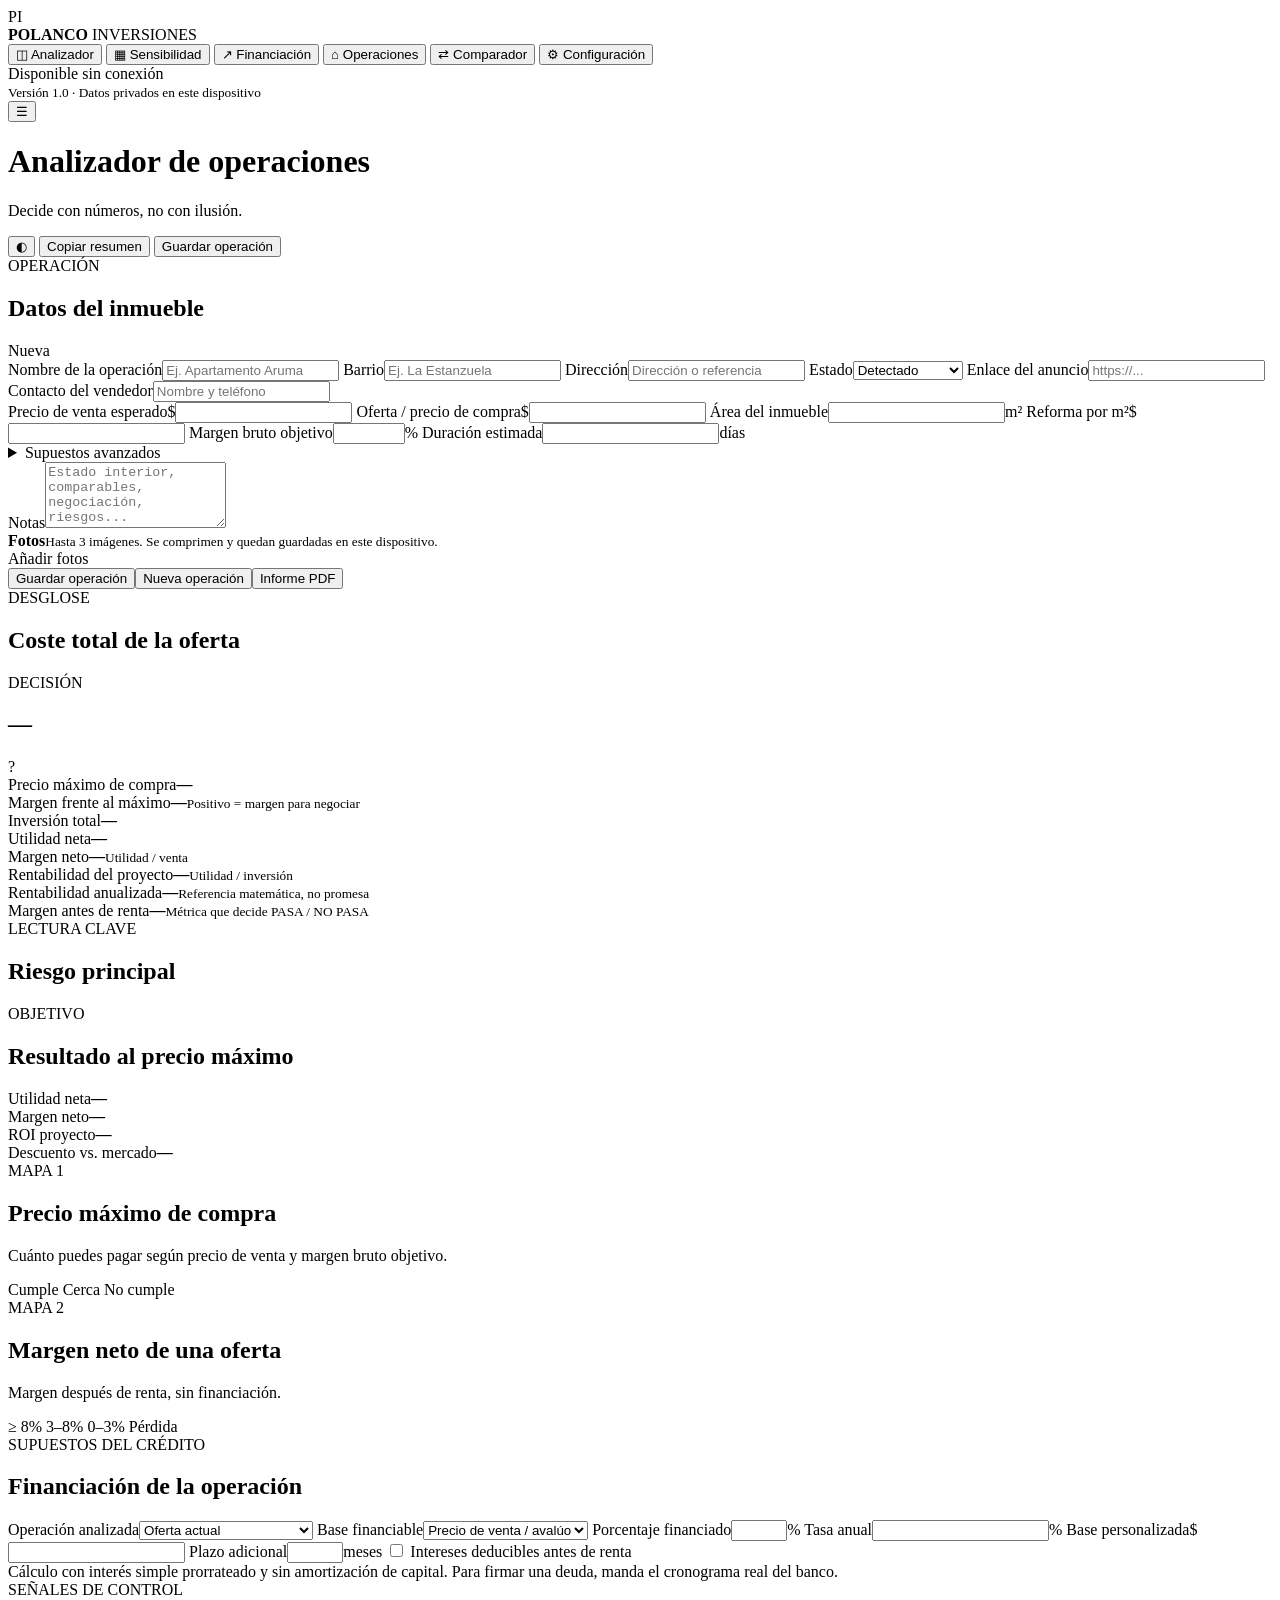
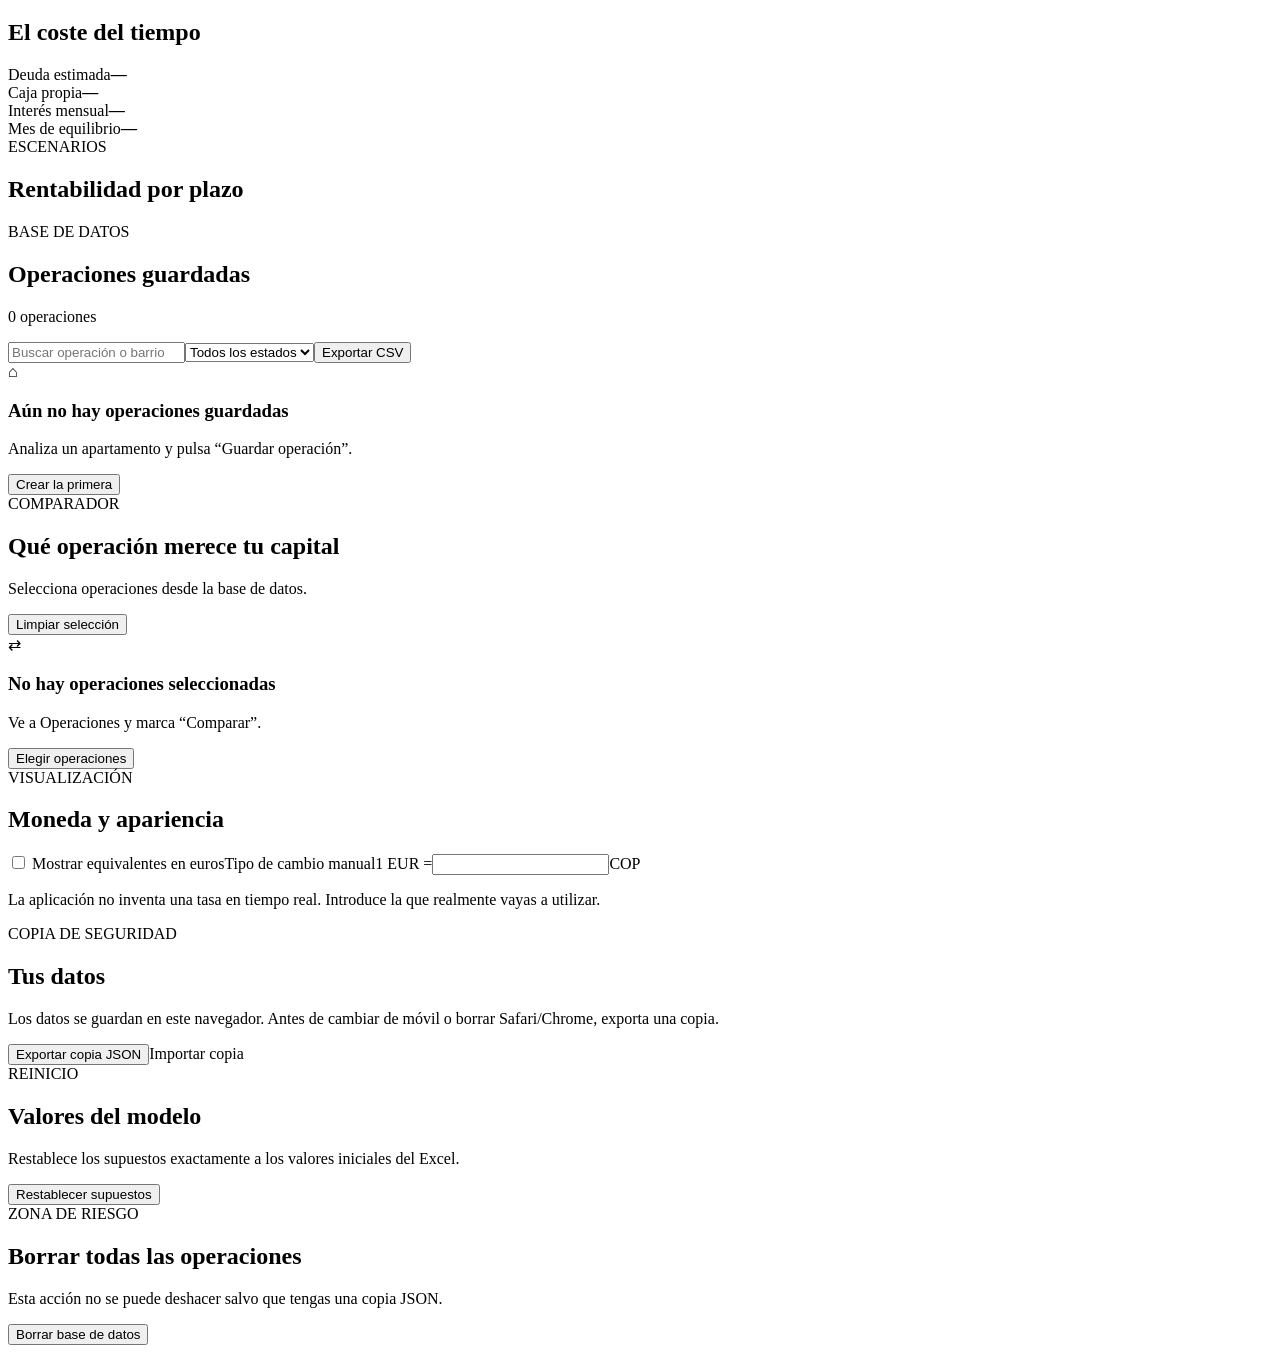
==== index.html @ 7f27b3e1 "Añadir interfaz de la aplicación" ====
<!doctype html>
<html lang="es">
<head>
  <meta charset="utf-8">
  <meta name="viewport" content="width=device-width,initial-scale=1,viewport-fit=cover">
  <meta name="theme-color" content="#173a63">
  <meta name="description" content="Herramienta de análisis y gestión de operaciones de flipping inmobiliario.">
  <title>Polanco · Flipping</title>
  <link rel="manifest" href="manifest.webmanifest">
  <link rel="icon" href="icon.svg" type="image/svg+xml">
  <link rel="stylesheet" href="css/styles.css">
</head>
<body>
  <div id="app-shell">
    <aside class="sidebar" id="sidebar">
      <div class="brand">
        <div class="brand-mark">PI</div>
        <div>
          <strong>POLANCO</strong>
          <span>INVERSIONES</span>
        </div>
      </div>

      <nav class="main-nav" aria-label="Navegación principal">
        <button class="nav-btn active" data-view="dashboard"><span>◫</span> Analizador</button>
        <button class="nav-btn" data-view="sensitivity"><span>▦</span> Sensibilidad</button>
        <button class="nav-btn" data-view="finance"><span>↗</span> Financiación</button>
        <button class="nav-btn" data-view="operations"><span>⌂</span> Operaciones</button>
        <button class="nav-btn" data-view="compare"><span>⇄</span> Comparador</button>
        <button class="nav-btn" data-view="settings"><span>⚙</span> Configuración</button>
      </nav>

      <div class="sidebar-bottom">
        <div class="connection"><span id="online-dot"></span><span id="online-label">Disponible sin conexión</span></div>
        <button class="ghost-btn full" id="install-btn" hidden>Instalar aplicación</button>
        <small>Versión 1.0 · Datos privados en este dispositivo</small>
      </div>
    </aside>

    <main class="main">
      <header class="topbar">
        <button class="mobile-menu" id="mobile-menu" aria-label="Abrir menú">☰</button>
        <div>
          <h1 id="page-title">Analizador de operaciones</h1>
          <p id="page-subtitle">Decide con números, no con ilusión.</p>
        </div>
        <div class="top-actions">
          <button class="icon-btn" id="theme-btn" title="Cambiar tema">◐</button>
          <button class="secondary-btn" id="copy-summary-btn">Copiar resumen</button>
          <button class="primary-btn" id="save-top-btn">Guardar operación</button>
        </div>
      </header>

      <div class="content">
        <section class="view active" data-view-panel="dashboard">
          <div class="dashboard-grid">
            <div class="stack">
              <article class="card">
                <div class="card-head">
                  <div><span class="eyebrow">OPERACIÓN</span><h2>Datos del inmueble</h2></div>
                  <span class="pill" id="edit-mode-pill">Nueva</span>
                </div>

                <div class="form-grid two">
                  <label>Nombre de la operación<input id="projectName" type="text" placeholder="Ej. Apartamento Aruma"></label>
                  <label>Barrio<input id="neighborhood" type="text" placeholder="Ej. La Estanzuela"></label>
                  <label>Dirección<input id="address" type="text" placeholder="Dirección o referencia"></label>
                  <label>Estado<select id="status"><option>Detectado</option><option>Contactado</option><option>Visitado</option><option>Oferta enviada</option><option>Negociación</option><option>Comprado</option><option>Reforma</option><option>En venta</option><option>Vendido</option><option>Descartado</option></select></label>
                  <label>Enlace del anuncio<input id="listingUrl" type="url" placeholder="https://..."></label>
                  <label>Contacto del vendedor<input id="contact" type="text" placeholder="Nombre y teléfono"></label>
                </div>

                <div class="section-line"></div>

                <div class="form-grid two main-inputs">
                  <label class="money-field">Precio de venta esperado<span class="input-wrap"><span>$</span><input id="salePrice" type="number" min="0" step="1000000"></span></label>
                  <label class="money-field">Oferta / precio de compra<span class="input-wrap featured"><span>$</span><input id="purchasePrice" type="number" min="0" step="1000000"></span></label>
                  <label>Área del inmueble<span class="input-wrap"><input id="area" type="number" min="0" step="0.1"><span>m²</span></span></label>
                  <label class="money-field">Reforma por m²<span class="input-wrap"><span>$</span><input id="renovationPerSqm" type="number" min="0" step="50000"></span></label>
                  <label>Margen bruto objetivo<span class="input-wrap"><input id="targetMargin" type="number" min="0" max="100" step="0.5"><span>%</span></span></label>
                  <label>Duración estimada<span class="input-wrap"><input id="durationDays" type="number" min="1" step="1"><span>días</span></span></label>
                </div>

                <details class="advanced">
                  <summary>Supuestos avanzados</summary>
                  <div class="form-grid three">
                    <label>Comisión de venta<span class="input-wrap"><input id="commissionPct" type="number" min="0" step="0.1"><span>%</span></span></label>
                    <label>IVA comisión<span class="input-wrap"><input id="vatPct" type="number" min="0" step="0.1"><span>%</span></span></label>
                    <label class="check-label"><input id="includeVat" type="checkbox"> Incluir IVA como coste</label>
                    <label>Gastos de venta<span class="input-wrap"><input id="saleCostsPct" type="number" min="0" step="0.1"><span>%</span></span></label>
                    <label>Gastos de compra<span class="input-wrap"><input id="purchaseCostsPct" type="number" min="0" step="0.1"><span>%</span></span></label>
                    <label>Impuesto de renta<span class="input-wrap"><input id="incomeTaxPct" type="number" min="0" step="0.1"><span>%</span></span></label>
                    <label>ICA sobre ingresos<span class="input-wrap"><input id="icaPct" type="number" min="0" step="0.1"><span>%</span></span></label>
                    <label>Sobretasa bomberil<span class="input-wrap"><input id="fireSurchargePct" type="number" min="0" step="0.1"><span>% ICA</span></span></label>
                    <label class="money-field">Costes fijos<span class="input-wrap"><span>$</span><input id="fixedCosts" type="number" min="0" step="100000"></span></label>
                    <label class="money-field">Contingencia<span class="input-wrap"><span>$</span><input id="contingency" type="number" min="0" step="100000"></span></label>
                    <label class="money-field">Intereses manuales<span class="input-wrap"><span>$</span><input id="manualInterest" type="number" min="0" step="100000"></span></label>
                    <label class="money-field">Otros impuestos / tasas<span class="input-wrap"><span>$</span><input id="otherTaxes" type="number" min="0" step="100000"></span></label>
                    <label class="money-field">Valor mercado obra gris<span class="input-wrap"><span>$</span><input id="marketValueGray" type="number" min="0" step="1000000"></span></label>
                  </div>
                </details>

                <label>Notas<textarea id="notes" rows="4" placeholder="Estado interior, comparables, negociación, riesgos..."></textarea></label>
                <div class="photo-zone"><div><strong>Fotos</strong><small>Hasta 3 imágenes. Se comprimen y quedan guardadas en este dispositivo.</small></div><label class="secondary-btn file-btn">Añadir fotos<input id="photos" type="file" accept="image/*" multiple hidden></label></div>
                <div class="photo-preview" id="photo-preview"></div>
                <div class="button-row"><button class="primary-btn" id="save-operation-btn">Guardar operación</button><button class="secondary-btn" id="new-operation-btn">Nueva operación</button><button class="secondary-btn" id="print-btn">Informe PDF</button></div>
              </article>

              <article class="card"><div class="card-head"><div><span class="eyebrow">DESGLOSE</span><h2>Coste total de la oferta</h2></div></div><div class="breakdown" id="breakdown"></div></article>
            </div>

            <div class="stack sticky-results">
              <article class="decision-card" id="decision-card"><div><span class="eyebrow">DECISIÓN</span><h2 id="decision-value">—</h2><p id="decision-caption"></p></div><div class="decision-icon" id="decision-icon">?</div></article>
              <div class="kpi-grid">
                <article class="kpi important"><span>Precio máximo de compra</span><strong id="kpi-max-purchase">—</strong><small id="kpi-max-purchase-eur"></small></article>
                <article class="kpi"><span>Margen frente al máximo</span><strong id="kpi-room">—</strong><small>Positivo = margen para negociar</small></article>
                <article class="kpi"><span>Inversión total</span><strong id="kpi-total-cost">—</strong><small id="kpi-total-cost-eur"></small></article>
                <article class="kpi"><span>Utilidad neta</span><strong id="kpi-net-profit">—</strong><small id="kpi-net-profit-eur"></small></article>
                <article class="kpi"><span>Margen neto</span><strong id="kpi-net-margin">—</strong><small>Utilidad / venta</small></article>
                <article class="kpi"><span>Rentabilidad del proyecto</span><strong id="kpi-roi">—</strong><small>Utilidad / inversión</small></article>
                <article class="kpi"><span>Rentabilidad anualizada</span><strong id="kpi-annualized">—</strong><small>Referencia matemática, no promesa</small></article>
                <article class="kpi"><span>Margen antes de renta</span><strong id="kpi-gross-margin">—</strong><small>Métrica que decide PASA / NO PASA</small></article>
              </div>
              <article class="card risk-card"><div class="card-head compact"><div><span class="eyebrow">LECTURA CLAVE</span><h2>Riesgo principal</h2></div></div><p id="risk-text"></p><div class="stress-row" id="stress-row"></div></article>
              <article class="card"><div class="card-head compact"><div><span class="eyebrow">OBJETIVO</span><h2>Resultado al precio máximo</h2></div></div><div class="mini-grid"><div><span>Utilidad neta</span><strong id="target-net-profit">—</strong></div><div><span>Margen neto</span><strong id="target-net-margin">—</strong></div><div><span>ROI proyecto</span><strong id="target-roi">—</strong></div><div><span>Descuento vs. mercado</span><strong id="target-discount">—</strong></div></div></article>
            </div>
          </div>
        </section>

        <section class="view" data-view-panel="sensitivity"><div class="page-grid">
          <article class="card full-card"><div class="card-head"><div><span class="eyebrow">MAPA 1</span><h2>Precio máximo de compra</h2><p>Cuánto puedes pagar según precio de venta y margen bruto objetivo.</p></div><div class="legend"><span class="green"></span>Cumple <span class="yellow"></span>Cerca <span class="red"></span>No cumple</div></div><div class="table-scroll" id="max-purchase-map"></div></article>
          <article class="card full-card"><div class="card-head"><div><span class="eyebrow">MAPA 2</span><h2>Margen neto de una oferta</h2><p>Margen después de renta, sin financiación.</p></div><div class="legend"><span class="green"></span>≥ 8% <span class="yellow"></span>3–8% <span class="orange"></span>0–3% <span class="red"></span>Pérdida</div></div><div class="table-scroll" id="net-margin-map"></div></article>
        </div></section>

        <section class="view" data-view-panel="finance"><div class="page-grid finance-grid">
          <article class="card"><div class="card-head"><div><span class="eyebrow">SUPUESTOS DEL CRÉDITO</span><h2>Financiación de la operación</h2></div></div><div class="form-grid two">
            <label>Operación analizada<select id="financeMode"><option value="actual">Oferta actual</option><option value="target">Compra al precio máximo</option></select></label>
            <label>Base financiable<select id="financeBase"><option value="sale">Precio de venta / avalúo</option><option value="purchase">Precio de compra</option><option value="cashCost">Coste total de caja</option><option value="custom">Base personalizada</option></select></label>
            <label>Porcentaje financiado<span class="input-wrap"><input id="financePct" type="number" min="0" max="100" step="1"><span>%</span></span></label>
            <label>Tasa anual<span class="input-wrap"><input id="annualRate" type="number" min="0" step="0.1"><span>%</span></span></label>
            <label class="money-field">Base personalizada<span class="input-wrap"><span>$</span><input id="customFinanceBase" type="number" min="0" step="1000000"></span></label>
            <label>Plazo adicional<span class="input-wrap"><input id="customMonths" type="number" min="1" max="120" step="1"><span>meses</span></span></label>
            <label class="check-label"><input id="interestDeductible" type="checkbox"> Intereses deducibles antes de renta</label>
          </div><div class="notice">Cálculo con interés simple prorrateado y sin amortización de capital. Para firmar una deuda, manda el cronograma real del banco.</div></article>
          <article class="card finance-summary"><div class="card-head"><div><span class="eyebrow">SEÑALES DE CONTROL</span><h2>El coste del tiempo</h2></div></div><div class="mini-grid"><div><span>Deuda estimada</span><strong id="finance-debt">—</strong></div><div><span>Caja propia</span><strong id="finance-own-cash">—</strong></div><div><span>Interés mensual</span><strong id="finance-monthly-interest">—</strong></div><div><span>Mes de equilibrio</span><strong id="finance-break-even">—</strong></div></div></article>
          <article class="card full-card"><div class="card-head"><div><span class="eyebrow">ESCENARIOS</span><h2>Rentabilidad por plazo</h2></div></div><div class="finance-chart" id="finance-chart"></div><div class="table-scroll" id="finance-table"></div></article>
        </div></section>

        <section class="view" data-view-panel="operations"><div class="page-grid"><article class="card full-card">
          <div class="card-head operations-head"><div><span class="eyebrow">BASE DE DATOS</span><h2>Operaciones guardadas</h2><p id="operations-count">0 operaciones</p></div><div class="toolbar"><input id="operations-search" type="search" placeholder="Buscar operación o barrio"><select id="operations-filter"><option value="">Todos los estados</option></select><button class="secondary-btn" id="export-csv-btn">Exportar CSV</button></div></div>
          <div class="pipeline" id="pipeline"></div><div class="operation-list" id="operation-list"></div><div class="empty-state" id="operations-empty"><div>⌂</div><h3>Aún no hay operaciones guardadas</h3><p>Analiza un apartamento y pulsa “Guardar operación”.</p><button class="primary-btn" data-go-dashboard>Crear la primera</button></div>
        </article></div></section>

        <section class="view" data-view-panel="compare"><div class="page-grid"><article class="card full-card"><div class="card-head"><div><span class="eyebrow">COMPARADOR</span><h2>Qué operación merece tu capital</h2><p>Selecciona operaciones desde la base de datos.</p></div><button class="secondary-btn" id="clear-compare-btn">Limpiar selección</button></div><div id="compare-recommendation"></div><div class="table-scroll" id="compare-table"></div><div class="empty-state" id="compare-empty"><div>⇄</div><h3>No hay operaciones seleccionadas</h3><p>Ve a Operaciones y marca “Comparar”.</p><button class="primary-btn" data-go-operations>Elegir operaciones</button></div></article></div></section>

        <section class="view" data-view-panel="settings"><div class="settings-grid">
          <article class="card"><div class="card-head"><div><span class="eyebrow">VISUALIZACIÓN</span><h2>Moneda y apariencia</h2></div></div><div class="form-grid"><label class="check-label"><input id="showEur" type="checkbox"> Mostrar equivalentes en euros</label><label>Tipo de cambio manual<span class="input-wrap"><span>1 EUR =</span><input id="fxCopPerEur" type="number" min="1" step="1"><span>COP</span></span></label><p class="muted">La aplicación no inventa una tasa en tiempo real. Introduce la que realmente vayas a utilizar.</p></div></article>
          <article class="card"><div class="card-head"><div><span class="eyebrow">COPIA DE SEGURIDAD</span><h2>Tus datos</h2></div></div><p>Los datos se guardan en este navegador. Antes de cambiar de móvil o borrar Safari/Chrome, exporta una copia.</p><div class="button-row"><button class="primary-btn" id="export-backup-btn">Exportar copia JSON</button><label class="secondary-btn file-btn">Importar copia<input id="import-backup-input" type="file" accept=".json,application/json" hidden></label></div></article>
          <article class="card"><div class="card-head"><div><span class="eyebrow">REINICIO</span><h2>Valores del modelo</h2></div></div><p>Restablece los supuestos exactamente a los valores iniciales del Excel.</p><button class="secondary-btn" id="reset-assumptions-btn">Restablecer supuestos</button></article>
          <article class="card danger-zone"><div class="card-head"><div><span class="eyebrow">ZONA DE RIESGO</span><h2>Borrar todas las operaciones</h2></div></div><p>Esta acción no se puede deshacer salvo que tengas una copia JSON.</p><button class="danger-btn" id="delete-all-btn">Borrar base de datos</button></article>
        </div></section>
      </div>
    </main>
  </div>
  <div class="toast" id="toast" role="status"></div>
  <script src="js/logic.js"></script>
  <script src="js/app.js"></script>
</body>
</html>
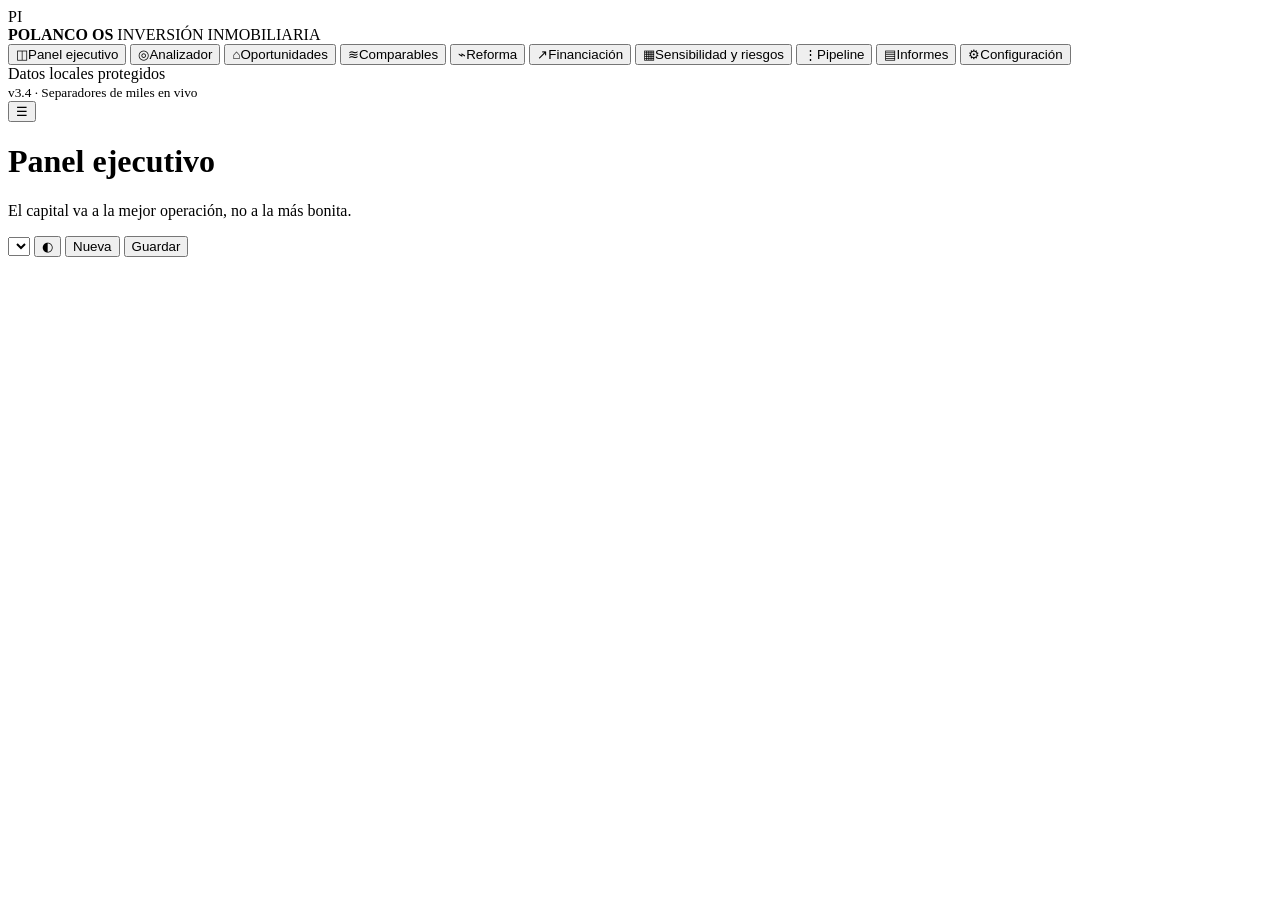
==== commit 35a0ebb8: "Restaurar Polanco OS y activar separadores de miles en vivo" ====
--- a/index.html
+++ b/index.html
@@ -2,168 +2,90 @@
 <html lang="es">
 <head>
   <meta charset="utf-8">
-  <meta name="viewport" content="width=device-width,initial-scale=1,viewport-fit=cover">
-  <meta name="theme-color" content="#173a63">
-  <meta name="description" content="Herramienta de análisis y gestión de operaciones de flipping inmobiliario.">
-  <title>Polanco · Flipping</title>
-  <link rel="manifest" href="manifest.webmanifest">
+  <meta name="viewport" content="width=device-width, initial-scale=1, viewport-fit=cover">
+  <meta name="theme-color" content="#173A63">
+  <meta name="description" content="Polanco OS Deal Lab: sistema de análisis y gestión de operaciones de flipping inmobiliario.">
+  <title>Polanco OS · Deal Lab</title>
+  <link rel="manifest" href="manifest.webmanifest?v=340">
   <link rel="icon" href="icon.svg" type="image/svg+xml">
-  <link rel="stylesheet" href="css/styles.css">
+  <link rel="apple-touch-icon" href="icon.svg">
+  <link rel="stylesheet" href="styles.css?v=340">
+  <link rel="stylesheet" href="mobile.css?v=340">
+  <link rel="stylesheet" href="deal-prices.css?v=340">
+  <script>
+    (function(){
+      const version='polanco-ui-340';
+      if(localStorage.getItem('polanco-ui-version')!==version){
+        if('caches' in window){caches.keys().then(keys=>Promise.all(keys.map(key=>caches.delete(key))));}
+        if('serviceWorker' in navigator){navigator.serviceWorker.getRegistrations().then(regs=>regs.forEach(reg=>reg.update()));}
+        localStorage.setItem('polanco-ui-version',version);
+      }
+    })();
+  </script>
 </head>
 <body>
-  <div id="app-shell">
+  <div class="app-shell">
     <aside class="sidebar" id="sidebar">
       <div class="brand">
-        <div class="brand-mark">PI</div>
+        <div class="brand-icon">PI</div>
         <div>
-          <strong>POLANCO</strong>
-          <span>INVERSIONES</span>
+          <strong>POLANCO OS</strong>
+          <span>INVERSIÓN INMOBILIARIA</span>
         </div>
       </div>
 
-      <nav class="main-nav" aria-label="Navegación principal">
-        <button class="nav-btn active" data-view="dashboard"><span>◫</span> Analizador</button>
-        <button class="nav-btn" data-view="sensitivity"><span>▦</span> Sensibilidad</button>
-        <button class="nav-btn" data-view="finance"><span>↗</span> Financiación</button>
-        <button class="nav-btn" data-view="operations"><span>⌂</span> Operaciones</button>
-        <button class="nav-btn" data-view="compare"><span>⇄</span> Comparador</button>
-        <button class="nav-btn" data-view="settings"><span>⚙</span> Configuración</button>
+      <nav class="nav" aria-label="Navegación principal">
+        <button class="nav-item active" data-view="dashboard"><span>◫</span>Panel ejecutivo</button>
+        <button class="nav-item" data-view="analyzer"><span>◎</span>Analizador</button>
+        <button class="nav-item" data-view="opportunities"><span>⌂</span>Oportunidades</button>
+        <button class="nav-item" data-view="comparables"><span>≋</span>Comparables</button>
+        <button class="nav-item" data-view="renovation"><span>⌁</span>Reforma</button>
+        <button class="nav-item" data-view="finance"><span>↗</span>Financiación</button>
+        <button class="nav-item" data-view="risk"><span>▦</span>Sensibilidad y riesgos</button>
+        <button class="nav-item" data-view="pipeline"><span>⋮</span>Pipeline</button>
+        <button class="nav-item" data-view="reports"><span>▤</span>Informes</button>
+        <button class="nav-item" data-view="settings"><span>⚙</span>Configuración</button>
       </nav>
 
-      <div class="sidebar-bottom">
-        <div class="connection"><span id="online-dot"></span><span id="online-label">Disponible sin conexión</span></div>
-        <button class="ghost-btn full" id="install-btn" hidden>Instalar aplicación</button>
-        <small>Versión 1.0 · Datos privados en este dispositivo</small>
+      <div class="sidebar-footer">
+        <div class="connection"><span id="connection-dot"></span><span id="connection-label">Datos locales protegidos</span></div>
+        <button class="ghost-btn full" id="install-app" hidden>Instalar aplicación</button>
+        <small>v3.4 · Separadores de miles en vivo</small>
       </div>
     </aside>
 
     <main class="main">
       <header class="topbar">
-        <button class="mobile-menu" id="mobile-menu" aria-label="Abrir menú">☰</button>
-        <div>
-          <h1 id="page-title">Analizador de operaciones</h1>
-          <p id="page-subtitle">Decide con números, no con ilusión.</p>
+        <button class="menu-btn" id="menu-btn" aria-label="Abrir menú">☰</button>
+        <div class="title-block">
+          <h1 id="page-title">Panel ejecutivo</h1>
+          <p id="page-subtitle">El capital va a la mejor operación, no a la más bonita.</p>
         </div>
-        <div class="top-actions">
-          <button class="icon-btn" id="theme-btn" title="Cambiar tema">◐</button>
-          <button class="secondary-btn" id="copy-summary-btn">Copiar resumen</button>
-          <button class="primary-btn" id="save-top-btn">Guardar operación</button>
+        <div class="context-actions">
+          <select id="current-operation" aria-label="Operación activa"></select>
+          <button class="icon-btn" id="theme-toggle" title="Cambiar tema">◐</button>
+          <button class="secondary-btn" id="new-operation">Nueva</button>
+          <button class="primary-btn" id="save-operation">Guardar</button>
         </div>
       </header>
 
-      <div class="content">
-        <section class="view active" data-view-panel="dashboard">
-          <div class="dashboard-grid">
-            <div class="stack">
-              <article class="card">
-                <div class="card-head">
-                  <div><span class="eyebrow">OPERACIÓN</span><h2>Datos del inmueble</h2></div>
-                  <span class="pill" id="edit-mode-pill">Nueva</span>
-                </div>
-
-                <div class="form-grid two">
-                  <label>Nombre de la operación<input id="projectName" type="text" placeholder="Ej. Apartamento Aruma"></label>
-                  <label>Barrio<input id="neighborhood" type="text" placeholder="Ej. La Estanzuela"></label>
-                  <label>Dirección<input id="address" type="text" placeholder="Dirección o referencia"></label>
-                  <label>Estado<select id="status"><option>Detectado</option><option>Contactado</option><option>Visitado</option><option>Oferta enviada</option><option>Negociación</option><option>Comprado</option><option>Reforma</option><option>En venta</option><option>Vendido</option><option>Descartado</option></select></label>
-                  <label>Enlace del anuncio<input id="listingUrl" type="url" placeholder="https://..."></label>
-                  <label>Contacto del vendedor<input id="contact" type="text" placeholder="Nombre y teléfono"></label>
-                </div>
-
-                <div class="section-line"></div>
-
-                <div class="form-grid two main-inputs">
-                  <label class="money-field">Precio de venta esperado<span class="input-wrap"><span>$</span><input id="salePrice" type="number" min="0" step="1000000"></span></label>
-                  <label class="money-field">Oferta / precio de compra<span class="input-wrap featured"><span>$</span><input id="purchasePrice" type="number" min="0" step="1000000"></span></label>
-                  <label>Área del inmueble<span class="input-wrap"><input id="area" type="number" min="0" step="0.1"><span>m²</span></span></label>
-                  <label class="money-field">Reforma por m²<span class="input-wrap"><span>$</span><input id="renovationPerSqm" type="number" min="0" step="50000"></span></label>
-                  <label>Margen bruto objetivo<span class="input-wrap"><input id="targetMargin" type="number" min="0" max="100" step="0.5"><span>%</span></span></label>
-                  <label>Duración estimada<span class="input-wrap"><input id="durationDays" type="number" min="1" step="1"><span>días</span></span></label>
-                </div>
-
-                <details class="advanced">
-                  <summary>Supuestos avanzados</summary>
-                  <div class="form-grid three">
-                    <label>Comisión de venta<span class="input-wrap"><input id="commissionPct" type="number" min="0" step="0.1"><span>%</span></span></label>
-                    <label>IVA comisión<span class="input-wrap"><input id="vatPct" type="number" min="0" step="0.1"><span>%</span></span></label>
-                    <label class="check-label"><input id="includeVat" type="checkbox"> Incluir IVA como coste</label>
-                    <label>Gastos de venta<span class="input-wrap"><input id="saleCostsPct" type="number" min="0" step="0.1"><span>%</span></span></label>
-                    <label>Gastos de compra<span class="input-wrap"><input id="purchaseCostsPct" type="number" min="0" step="0.1"><span>%</span></span></label>
-                    <label>Impuesto de renta<span class="input-wrap"><input id="incomeTaxPct" type="number" min="0" step="0.1"><span>%</span></span></label>
-                    <label>ICA sobre ingresos<span class="input-wrap"><input id="icaPct" type="number" min="0" step="0.1"><span>%</span></span></label>
-                    <label>Sobretasa bomberil<span class="input-wrap"><input id="fireSurchargePct" type="number" min="0" step="0.1"><span>% ICA</span></span></label>
-                    <label class="money-field">Costes fijos<span class="input-wrap"><span>$</span><input id="fixedCosts" type="number" min="0" step="100000"></span></label>
-                    <label class="money-field">Contingencia<span class="input-wrap"><span>$</span><input id="contingency" type="number" min="0" step="100000"></span></label>
-                    <label class="money-field">Intereses manuales<span class="input-wrap"><span>$</span><input id="manualInterest" type="number" min="0" step="100000"></span></label>
-                    <label class="money-field">Otros impuestos / tasas<span class="input-wrap"><span>$</span><input id="otherTaxes" type="number" min="0" step="100000"></span></label>
-                    <label class="money-field">Valor mercado obra gris<span class="input-wrap"><span>$</span><input id="marketValueGray" type="number" min="0" step="1000000"></span></label>
-                  </div>
-                </details>
-
-                <label>Notas<textarea id="notes" rows="4" placeholder="Estado interior, comparables, negociación, riesgos..."></textarea></label>
-                <div class="photo-zone"><div><strong>Fotos</strong><small>Hasta 3 imágenes. Se comprimen y quedan guardadas en este dispositivo.</small></div><label class="secondary-btn file-btn">Añadir fotos<input id="photos" type="file" accept="image/*" multiple hidden></label></div>
-                <div class="photo-preview" id="photo-preview"></div>
-                <div class="button-row"><button class="primary-btn" id="save-operation-btn">Guardar operación</button><button class="secondary-btn" id="new-operation-btn">Nueva operación</button><button class="secondary-btn" id="print-btn">Informe PDF</button></div>
-              </article>
-
-              <article class="card"><div class="card-head"><div><span class="eyebrow">DESGLOSE</span><h2>Coste total de la oferta</h2></div></div><div class="breakdown" id="breakdown"></div></article>
-            </div>
-
-            <div class="stack sticky-results">
-              <article class="decision-card" id="decision-card"><div><span class="eyebrow">DECISIÓN</span><h2 id="decision-value">—</h2><p id="decision-caption"></p></div><div class="decision-icon" id="decision-icon">?</div></article>
-              <div class="kpi-grid">
-                <article class="kpi important"><span>Precio máximo de compra</span><strong id="kpi-max-purchase">—</strong><small id="kpi-max-purchase-eur"></small></article>
-                <article class="kpi"><span>Margen frente al máximo</span><strong id="kpi-room">—</strong><small>Positivo = margen para negociar</small></article>
-                <article class="kpi"><span>Inversión total</span><strong id="kpi-total-cost">—</strong><small id="kpi-total-cost-eur"></small></article>
-                <article class="kpi"><span>Utilidad neta</span><strong id="kpi-net-profit">—</strong><small id="kpi-net-profit-eur"></small></article>
-                <article class="kpi"><span>Margen neto</span><strong id="kpi-net-margin">—</strong><small>Utilidad / venta</small></article>
-                <article class="kpi"><span>Rentabilidad del proyecto</span><strong id="kpi-roi">—</strong><small>Utilidad / inversión</small></article>
-                <article class="kpi"><span>Rentabilidad anualizada</span><strong id="kpi-annualized">—</strong><small>Referencia matemática, no promesa</small></article>
-                <article class="kpi"><span>Margen antes de renta</span><strong id="kpi-gross-margin">—</strong><small>Métrica que decide PASA / NO PASA</small></article>
-              </div>
-              <article class="card risk-card"><div class="card-head compact"><div><span class="eyebrow">LECTURA CLAVE</span><h2>Riesgo principal</h2></div></div><p id="risk-text"></p><div class="stress-row" id="stress-row"></div></article>
-              <article class="card"><div class="card-head compact"><div><span class="eyebrow">OBJETIVO</span><h2>Resultado al precio máximo</h2></div></div><div class="mini-grid"><div><span>Utilidad neta</span><strong id="target-net-profit">—</strong></div><div><span>Margen neto</span><strong id="target-net-margin">—</strong></div><div><span>ROI proyecto</span><strong id="target-roi">—</strong></div><div><span>Descuento vs. mercado</span><strong id="target-discount">—</strong></div></div></article>
-            </div>
-          </div>
-        </section>
-
-        <section class="view" data-view-panel="sensitivity"><div class="page-grid">
-          <article class="card full-card"><div class="card-head"><div><span class="eyebrow">MAPA 1</span><h2>Precio máximo de compra</h2><p>Cuánto puedes pagar según precio de venta y margen bruto objetivo.</p></div><div class="legend"><span class="green"></span>Cumple <span class="yellow"></span>Cerca <span class="red"></span>No cumple</div></div><div class="table-scroll" id="max-purchase-map"></div></article>
-          <article class="card full-card"><div class="card-head"><div><span class="eyebrow">MAPA 2</span><h2>Margen neto de una oferta</h2><p>Margen después de renta, sin financiación.</p></div><div class="legend"><span class="green"></span>≥ 8% <span class="yellow"></span>3–8% <span class="orange"></span>0–3% <span class="red"></span>Pérdida</div></div><div class="table-scroll" id="net-margin-map"></div></article>
-        </div></section>
-
-        <section class="view" data-view-panel="finance"><div class="page-grid finance-grid">
-          <article class="card"><div class="card-head"><div><span class="eyebrow">SUPUESTOS DEL CRÉDITO</span><h2>Financiación de la operación</h2></div></div><div class="form-grid two">
-            <label>Operación analizada<select id="financeMode"><option value="actual">Oferta actual</option><option value="target">Compra al precio máximo</option></select></label>
-            <label>Base financiable<select id="financeBase"><option value="sale">Precio de venta / avalúo</option><option value="purchase">Precio de compra</option><option value="cashCost">Coste total de caja</option><option value="custom">Base personalizada</option></select></label>
-            <label>Porcentaje financiado<span class="input-wrap"><input id="financePct" type="number" min="0" max="100" step="1"><span>%</span></span></label>
-            <label>Tasa anual<span class="input-wrap"><input id="annualRate" type="number" min="0" step="0.1"><span>%</span></span></label>
-            <label class="money-field">Base personalizada<span class="input-wrap"><span>$</span><input id="customFinanceBase" type="number" min="0" step="1000000"></span></label>
-            <label>Plazo adicional<span class="input-wrap"><input id="customMonths" type="number" min="1" max="120" step="1"><span>meses</span></span></label>
-            <label class="check-label"><input id="interestDeductible" type="checkbox"> Intereses deducibles antes de renta</label>
-          </div><div class="notice">Cálculo con interés simple prorrateado y sin amortización de capital. Para firmar una deuda, manda el cronograma real del banco.</div></article>
-          <article class="card finance-summary"><div class="card-head"><div><span class="eyebrow">SEÑALES DE CONTROL</span><h2>El coste del tiempo</h2></div></div><div class="mini-grid"><div><span>Deuda estimada</span><strong id="finance-debt">—</strong></div><div><span>Caja propia</span><strong id="finance-own-cash">—</strong></div><div><span>Interés mensual</span><strong id="finance-monthly-interest">—</strong></div><div><span>Mes de equilibrio</span><strong id="finance-break-even">—</strong></div></div></article>
-          <article class="card full-card"><div class="card-head"><div><span class="eyebrow">ESCENARIOS</span><h2>Rentabilidad por plazo</h2></div></div><div class="finance-chart" id="finance-chart"></div><div class="table-scroll" id="finance-table"></div></article>
-        </div></section>
-
-        <section class="view" data-view-panel="operations"><div class="page-grid"><article class="card full-card">
-          <div class="card-head operations-head"><div><span class="eyebrow">BASE DE DATOS</span><h2>Operaciones guardadas</h2><p id="operations-count">0 operaciones</p></div><div class="toolbar"><input id="operations-search" type="search" placeholder="Buscar operación o barrio"><select id="operations-filter"><option value="">Todos los estados</option></select><button class="secondary-btn" id="export-csv-btn">Exportar CSV</button></div></div>
-          <div class="pipeline" id="pipeline"></div><div class="operation-list" id="operation-list"></div><div class="empty-state" id="operations-empty"><div>⌂</div><h3>Aún no hay operaciones guardadas</h3><p>Analiza un apartamento y pulsa “Guardar operación”.</p><button class="primary-btn" data-go-dashboard>Crear la primera</button></div>
-        </article></div></section>
-
-        <section class="view" data-view-panel="compare"><div class="page-grid"><article class="card full-card"><div class="card-head"><div><span class="eyebrow">COMPARADOR</span><h2>Qué operación merece tu capital</h2><p>Selecciona operaciones desde la base de datos.</p></div><button class="secondary-btn" id="clear-compare-btn">Limpiar selección</button></div><div id="compare-recommendation"></div><div class="table-scroll" id="compare-table"></div><div class="empty-state" id="compare-empty"><div>⇄</div><h3>No hay operaciones seleccionadas</h3><p>Ve a Operaciones y marca “Comparar”.</p><button class="primary-btn" data-go-operations>Elegir operaciones</button></div></article></div></section>
-
-        <section class="view" data-view-panel="settings"><div class="settings-grid">
-          <article class="card"><div class="card-head"><div><span class="eyebrow">VISUALIZACIÓN</span><h2>Moneda y apariencia</h2></div></div><div class="form-grid"><label class="check-label"><input id="showEur" type="checkbox"> Mostrar equivalentes en euros</label><label>Tipo de cambio manual<span class="input-wrap"><span>1 EUR =</span><input id="fxCopPerEur" type="number" min="1" step="1"><span>COP</span></span></label><p class="muted">La aplicación no inventa una tasa en tiempo real. Introduce la que realmente vayas a utilizar.</p></div></article>
-          <article class="card"><div class="card-head"><div><span class="eyebrow">COPIA DE SEGURIDAD</span><h2>Tus datos</h2></div></div><p>Los datos se guardan en este navegador. Antes de cambiar de móvil o borrar Safari/Chrome, exporta una copia.</p><div class="button-row"><button class="primary-btn" id="export-backup-btn">Exportar copia JSON</button><label class="secondary-btn file-btn">Importar copia<input id="import-backup-input" type="file" accept=".json,application/json" hidden></label></div></article>
-          <article class="card"><div class="card-head"><div><span class="eyebrow">REINICIO</span><h2>Valores del modelo</h2></div></div><p>Restablece los supuestos exactamente a los valores iniciales del Excel.</p><button class="secondary-btn" id="reset-assumptions-btn">Restablecer supuestos</button></article>
-          <article class="card danger-zone"><div class="card-head"><div><span class="eyebrow">ZONA DE RIESGO</span><h2>Borrar todas las operaciones</h2></div></div><p>Esta acción no se puede deshacer salvo que tengas una copia JSON.</p><button class="danger-btn" id="delete-all-btn">Borrar base de datos</button></article>
-        </div></section>
-      </div>
+      <div id="view-root" class="content"></div>
     </main>
   </div>
+
   <div class="toast" id="toast" role="status"></div>
-  <script src="js/logic.js"></script>
-  <script src="js/app.js"></script>
+
+  <template id="empty-template">
+    <div class="empty-state">
+      <div class="empty-icon">⌂</div>
+      <h3>No hay datos todavía</h3>
+      <p>Crea una operación para empezar.</p>
+    </div>
+  </template>
+
+  <script src="engine.js?v=340"></script>
+  <script src="app.js?v=340"></script>
+  <script src="mobile-dashboard.js?v=340"></script>
+  <script src="live-money-format.js?v=340"></script>
 </body>
 </html>
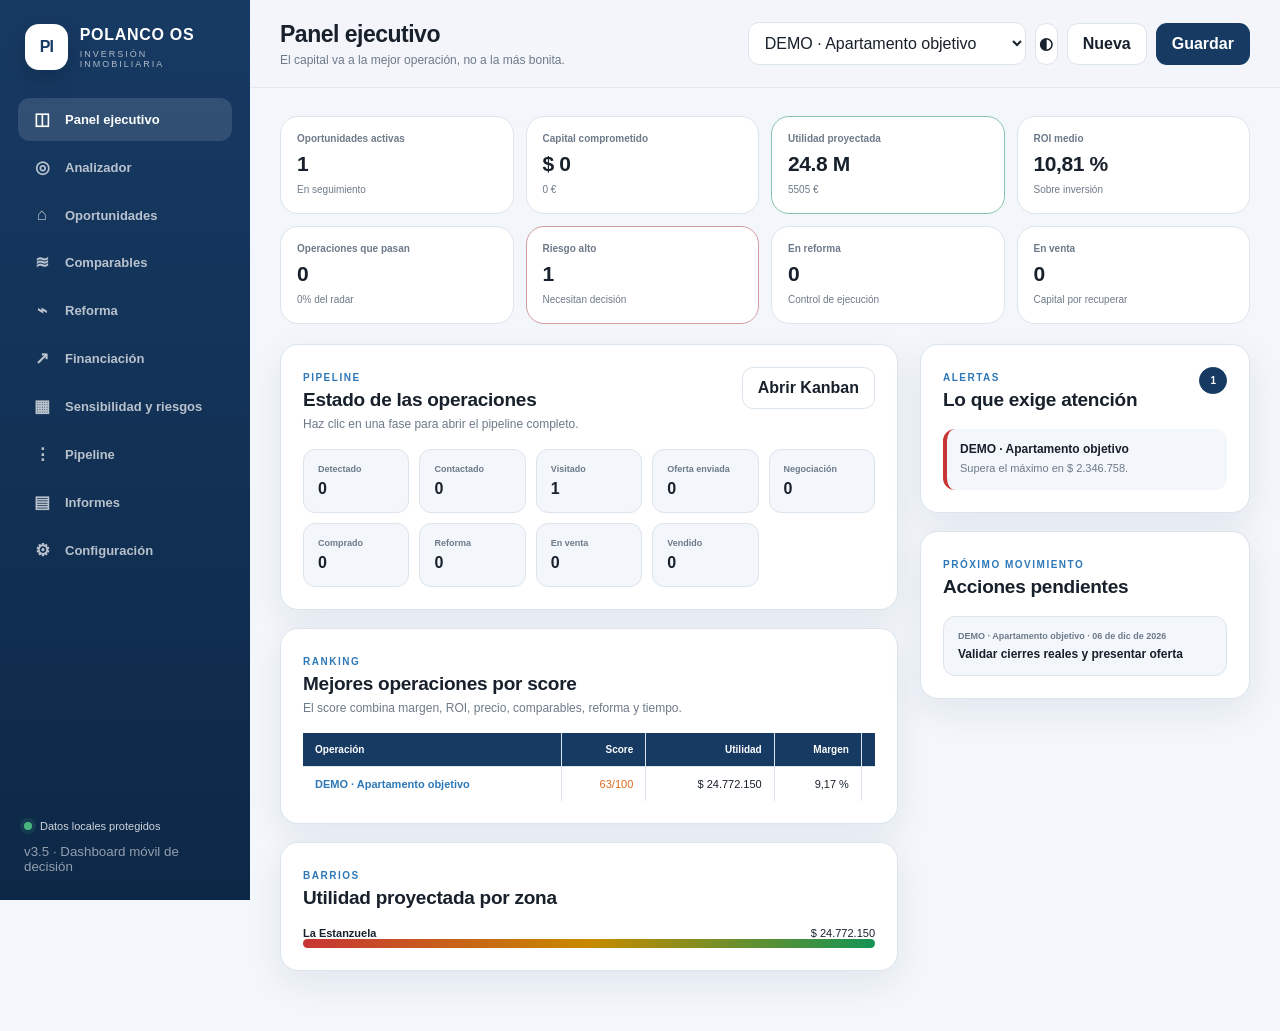
==== commit 70e4b209: "Dirigir la raíz a Polanco OS v3.5" ====
--- a/index.html
+++ b/index.html
@@ -2,90 +2,14 @@
 <html lang="es">
 <head>
   <meta charset="utf-8">
-  <meta name="viewport" content="width=device-width, initial-scale=1, viewport-fit=cover">
+  <meta name="viewport" content="width=device-width, initial-scale=1">
   <meta name="theme-color" content="#173A63">
-  <meta name="description" content="Polanco OS Deal Lab: sistema de análisis y gestión de operaciones de flipping inmobiliario.">
-  <title>Polanco OS · Deal Lab</title>
-  <link rel="manifest" href="manifest.webmanifest?v=340">
-  <link rel="icon" href="icon.svg" type="image/svg+xml">
-  <link rel="apple-touch-icon" href="icon.svg">
-  <link rel="stylesheet" href="styles.css?v=340">
-  <link rel="stylesheet" href="mobile.css?v=340">
-  <link rel="stylesheet" href="deal-prices.css?v=340">
-  <script>
-    (function(){
-      const version='polanco-ui-340';
-      if(localStorage.getItem('polanco-ui-version')!==version){
-        if('caches' in window){caches.keys().then(keys=>Promise.all(keys.map(key=>caches.delete(key))));}
-        if('serviceWorker' in navigator){navigator.serviceWorker.getRegistrations().then(regs=>regs.forEach(reg=>reg.update()));}
-        localStorage.setItem('polanco-ui-version',version);
-      }
-    })();
-  </script>
+  <title>Polanco OS</title>
+  <meta http-equiv="refresh" content="0; url=./polanco-os-v2/">
+  <link rel="canonical" href="./polanco-os-v2/">
+  <script>location.replace('./polanco-os-v2/');</script>
 </head>
 <body>
-  <div class="app-shell">
-    <aside class="sidebar" id="sidebar">
-      <div class="brand">
-        <div class="brand-icon">PI</div>
-        <div>
-          <strong>POLANCO OS</strong>
-          <span>INVERSIÓN INMOBILIARIA</span>
-        </div>
-      </div>
-
-      <nav class="nav" aria-label="Navegación principal">
-        <button class="nav-item active" data-view="dashboard"><span>◫</span>Panel ejecutivo</button>
-        <button class="nav-item" data-view="analyzer"><span>◎</span>Analizador</button>
-        <button class="nav-item" data-view="opportunities"><span>⌂</span>Oportunidades</button>
-        <button class="nav-item" data-view="comparables"><span>≋</span>Comparables</button>
-        <button class="nav-item" data-view="renovation"><span>⌁</span>Reforma</button>
-        <button class="nav-item" data-view="finance"><span>↗</span>Financiación</button>
-        <button class="nav-item" data-view="risk"><span>▦</span>Sensibilidad y riesgos</button>
-        <button class="nav-item" data-view="pipeline"><span>⋮</span>Pipeline</button>
-        <button class="nav-item" data-view="reports"><span>▤</span>Informes</button>
-        <button class="nav-item" data-view="settings"><span>⚙</span>Configuración</button>
-      </nav>
-
-      <div class="sidebar-footer">
-        <div class="connection"><span id="connection-dot"></span><span id="connection-label">Datos locales protegidos</span></div>
-        <button class="ghost-btn full" id="install-app" hidden>Instalar aplicación</button>
-        <small>v3.4 · Separadores de miles en vivo</small>
-      </div>
-    </aside>
-
-    <main class="main">
-      <header class="topbar">
-        <button class="menu-btn" id="menu-btn" aria-label="Abrir menú">☰</button>
-        <div class="title-block">
-          <h1 id="page-title">Panel ejecutivo</h1>
-          <p id="page-subtitle">El capital va a la mejor operación, no a la más bonita.</p>
-        </div>
-        <div class="context-actions">
-          <select id="current-operation" aria-label="Operación activa"></select>
-          <button class="icon-btn" id="theme-toggle" title="Cambiar tema">◐</button>
-          <button class="secondary-btn" id="new-operation">Nueva</button>
-          <button class="primary-btn" id="save-operation">Guardar</button>
-        </div>
-      </header>
-
-      <div id="view-root" class="content"></div>
-    </main>
-  </div>
-
-  <div class="toast" id="toast" role="status"></div>
-
-  <template id="empty-template">
-    <div class="empty-state">
-      <div class="empty-icon">⌂</div>
-      <h3>No hay datos todavía</h3>
-      <p>Crea una operación para empezar.</p>
-    </div>
-  </template>
-
-  <script src="engine.js?v=340"></script>
-  <script src="app.js?v=340"></script>
-  <script src="mobile-dashboard.js?v=340"></script>
-  <script src="live-money-format.js?v=340"></script>
+  <p>Abriendo <a href="./polanco-os-v2/">Polanco OS</a>…</p>
 </body>
 </html>
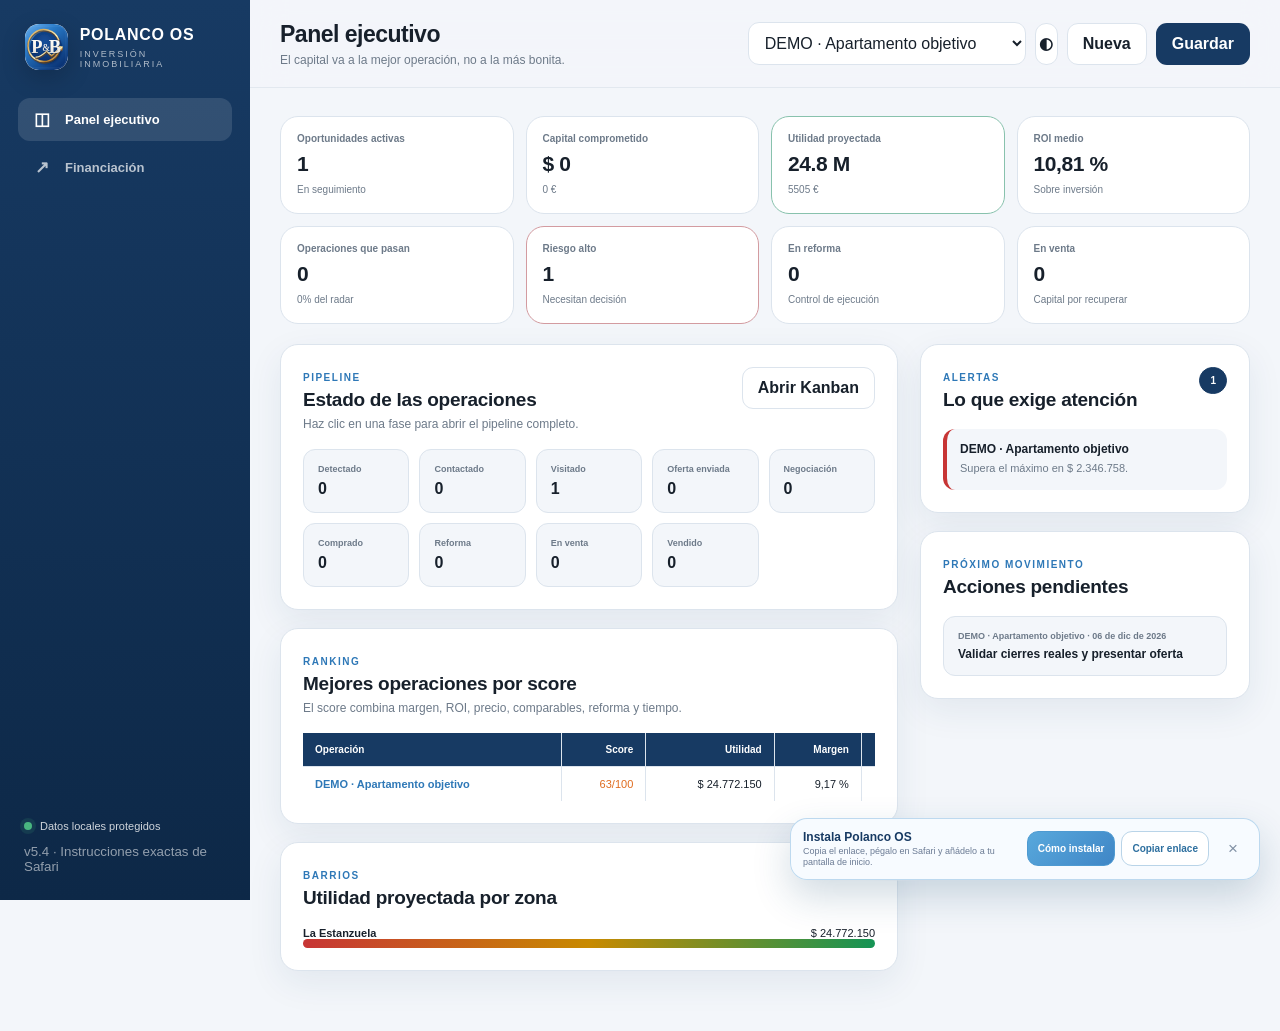
==== commit b4f840c1: "Corregir icono de instalación desde la URL principal" ====
--- a/index.html
+++ b/index.html
@@ -4,12 +4,18 @@
   <meta charset="utf-8">
   <meta name="viewport" content="width=device-width, initial-scale=1">
   <meta name="theme-color" content="#173A63">
+  <meta name="application-name" content="Polanco OS">
+  <meta name="apple-mobile-web-app-title" content="Polanco OS">
+  <meta name="apple-mobile-web-app-capable" content="yes">
   <title>Polanco OS</title>
-  <meta http-equiv="refresh" content="0; url=./polanco-os-v2/">
+  <link rel="apple-touch-icon" sizes="180x180" href="./apple-touch-icon.png?v=560">
+  <link rel="icon" type="image/png" sizes="180x180" href="./apple-touch-icon.png?v=560">
+  <link rel="manifest" href="./polanco-os-v2/manifest.webmanifest?v=560">
   <link rel="canonical" href="./polanco-os-v2/">
-  <script>location.replace('./polanco-os-v2/');</script>
+  <meta http-equiv="refresh" content="0; url=./polanco-os-v2/?v=560">
+  <script>location.replace('./polanco-os-v2/?v=560');</script>
 </head>
 <body>
-  <p>Abriendo <a href="./polanco-os-v2/">Polanco OS</a>…</p>
+  <p>Abriendo <a href="./polanco-os-v2/?v=560">Polanco OS</a>…</p>
 </body>
-</html>+</html>
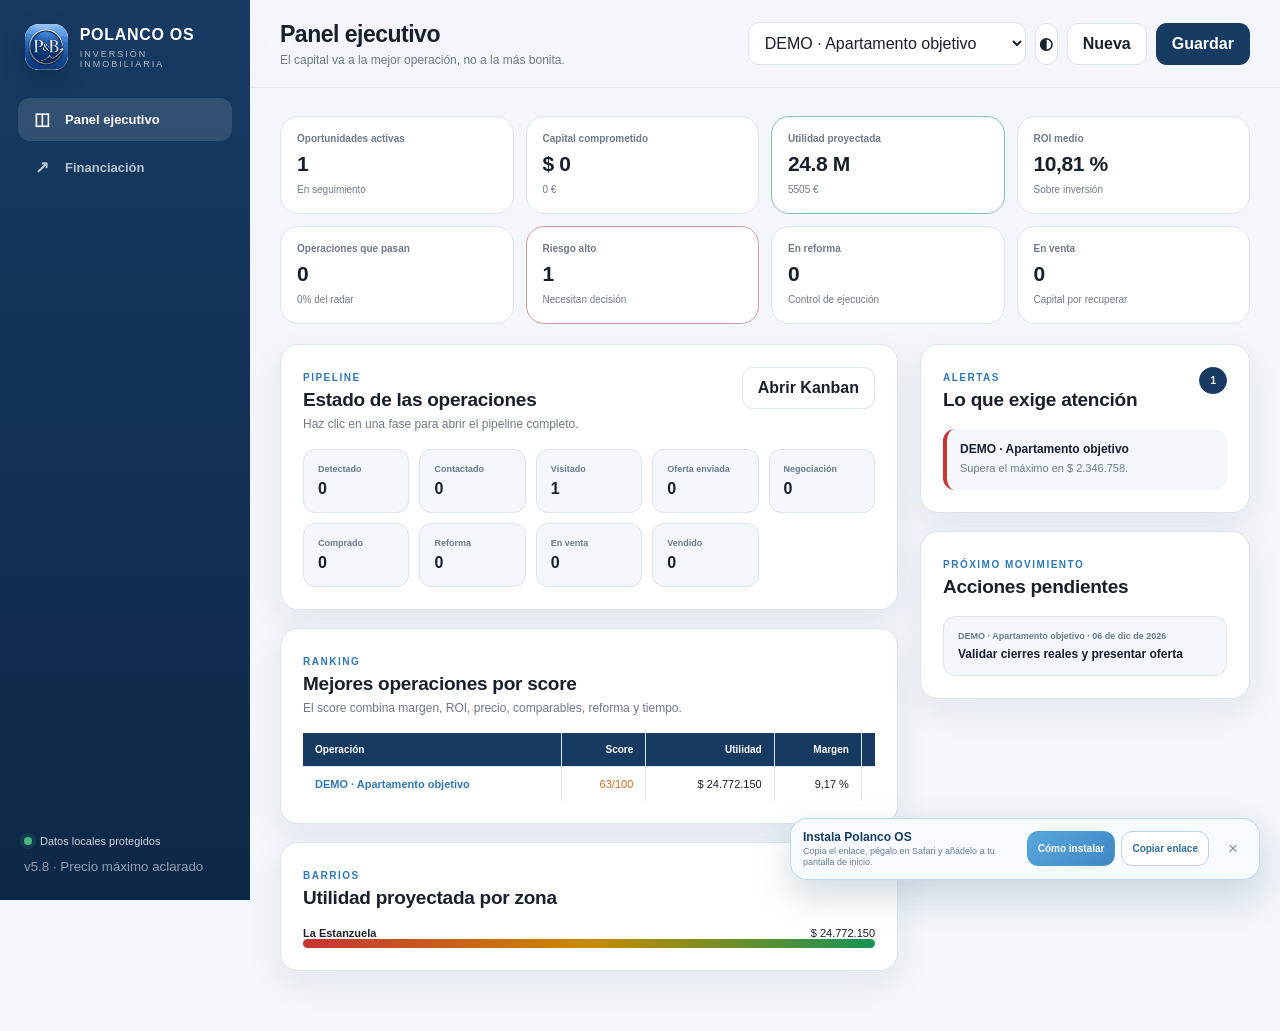
==== commit 36056f3d: "Corregir acceso directo a Polanco OS v5.8" ====
--- a/index.html
+++ b/index.html
@@ -8,14 +8,14 @@
   <meta name="apple-mobile-web-app-title" content="Polanco OS">
   <meta name="apple-mobile-web-app-capable" content="yes">
   <title>Polanco OS</title>
-  <link rel="apple-touch-icon" sizes="180x180" href="./apple-touch-icon.png?v=560">
-  <link rel="icon" type="image/png" sizes="180x180" href="./apple-touch-icon.png?v=560">
-  <link rel="manifest" href="./polanco-os-v2/manifest.webmanifest?v=560">
-  <link rel="canonical" href="./polanco-os-v2/">
-  <meta http-equiv="refresh" content="0; url=./polanco-os-v2/?v=560">
-  <script>location.replace('./polanco-os-v2/?v=560');</script>
+  <link rel="apple-touch-icon" sizes="180x180" href="./polanco-os-v2/apple-touch-icon.png?v=580">
+  <link rel="icon" type="image/png" sizes="180x180" href="./polanco-os-v2/apple-touch-icon.png?v=580">
+  <link rel="manifest" href="./polanco-os-v2/manifest.webmanifest?v=580">
+  <link rel="canonical" href="https://kikedpf.github.io/tourspilar-web/polanco-os-v2/index.html">
+  <meta http-equiv="refresh" content="0; url=./polanco-os-v2/index.html?v=580">
+  <script>location.replace('./polanco-os-v2/index.html?v=580');</script>
 </head>
 <body>
-  <p>Abriendo <a href="./polanco-os-v2/?v=560">Polanco OS</a>…</p>
+  <p>Abriendo <a href="./polanco-os-v2/index.html?v=580">Polanco OS</a>…</p>
 </body>
-</html>
+</html>
